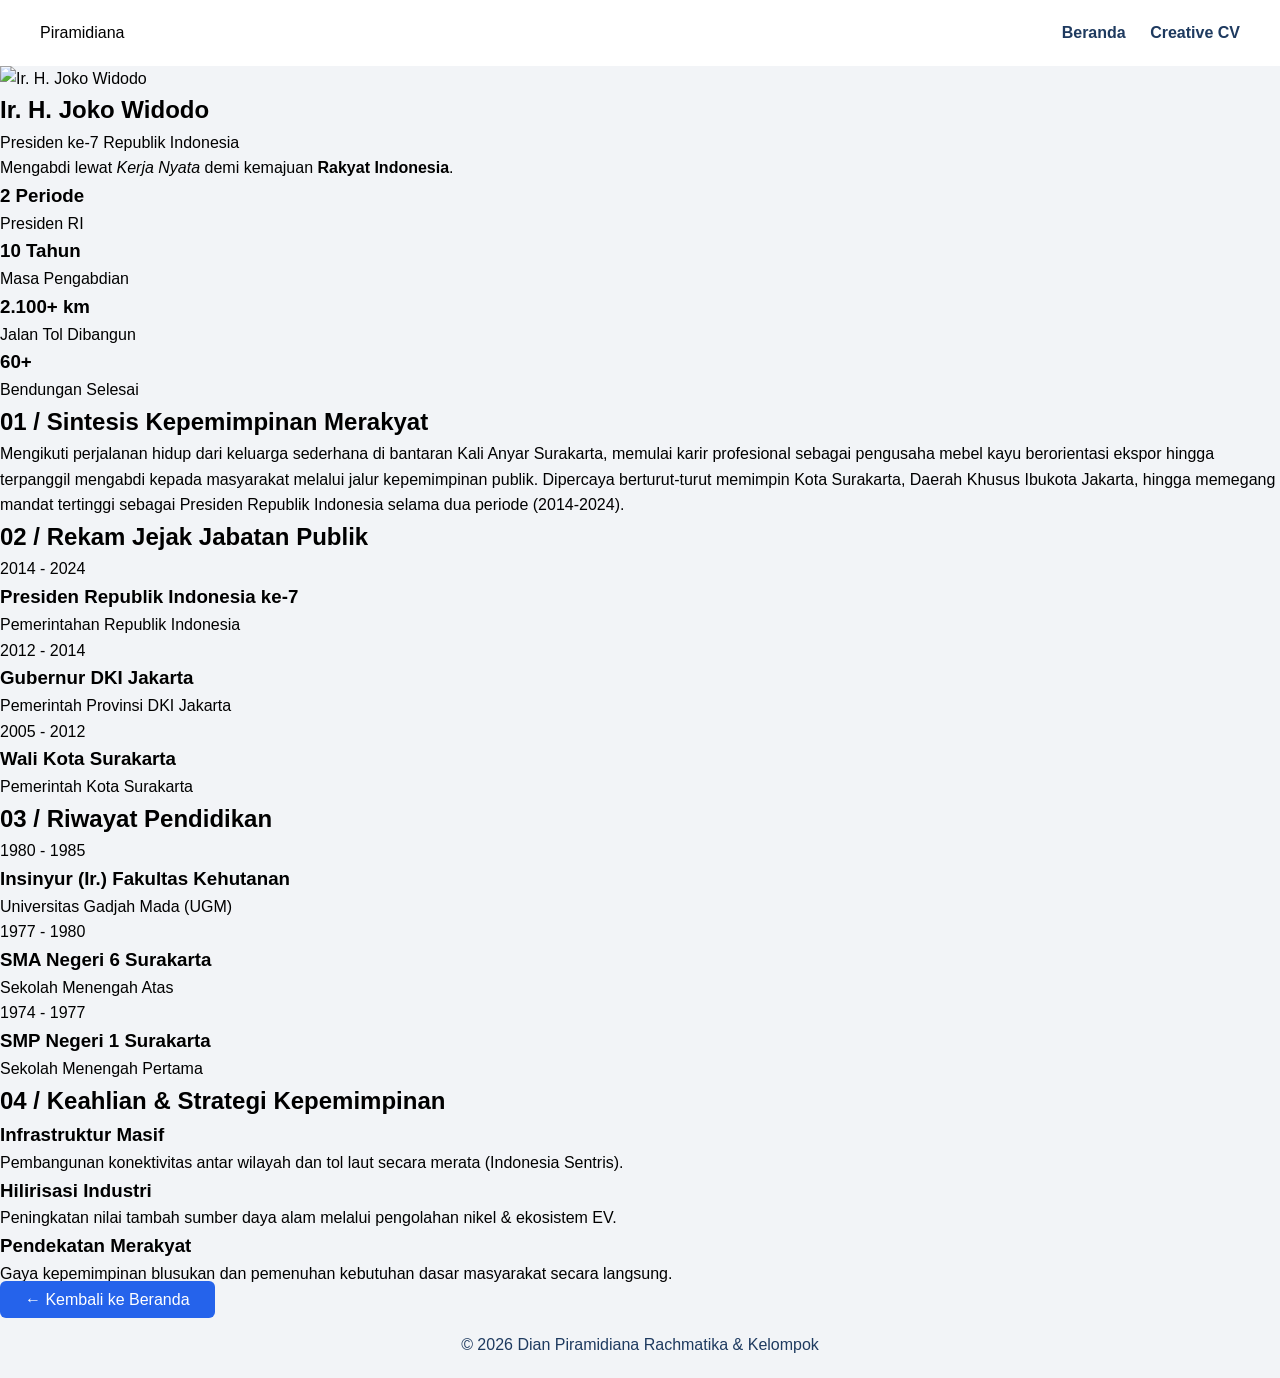
==== cv.html @ b936cc74 "nambah cv & style.css" ====
<!DOCTYPE html>
<html lang="id">
<head>
  <meta charset="UTF-8">
  <meta name="viewport" content="width=device-width, initial-scale=1.0">
  <title>Creative CV - Ir. H. Joko Widodo</title>
  <link rel="stylesheet" href="style.css">
</head>
<body>

  <header class="navbar">
    <div class="logo">Piramidiana</div>
    <nav>
      <a href="index.html">Beranda</a>
      <a href="cv.html">Creative CV</a>
    </nav>
  </header>

  <main class="cv-wrapper">
    <section class="cv-header">
      <img src="https://thumb.wikimedia.org/wikipedia/commons/thumb/b/be/Joko_Widodo_2019_official_portrait.jpg/960px-Joko_Widodo_2019_official_portrait.jpg?utm_source=id.wikipedia.org&utm_campaign=imageinfo&utm_content=thumbnail" alt="Ir. H. Joko Widodo" class="cv-profile-img">
      <h1>Ir. H. Joko Widodo</h1>
      <p class="subtitle">Presiden ke-7 Republik Indonesia</p>
      <p class="tagline">Mengabdi lewat <i>Kerja Nyata</i> demi kemajuan <b>Rakyat Indonesia</b>.</p>
    </section>

    <section class="stats-bar">
      <div class="stat-item">
        <h3>2 Periode</h3>
        <p>Presiden RI</p>
      </div>
      <div class="stat-item">
        <h3>10 Tahun</h3>
        <p>Masa Pengabdian</p>
      </div>
      <div class="stat-item">
        <h3>2.100+ km</h3>
        <p>Jalan Tol Dibangun</p>
      </div>
      <div class="stat-item">
        <h3>60+</h3>
        <p>Bendungan Selesai</p>
      </div>
    </section>

    <section class="cv-content">
      <div class="section-block">
        <h2 class="section-title">01 / Sintesis Kepemimpinan Merakyat</h2>
        <p class="cv-description">
          Mengikuti perjalanan hidup dari keluarga sederhana di bantaran Kali Anyar Surakarta, memulai karir profesional sebagai pengusaha mebel kayu berorientasi ekspor hingga terpanggil mengabdi kepada masyarakat melalui jalur kepemimpinan publik. Dipercaya berturut-turut memimpin Kota Surakarta, Daerah Khusus Ibukota Jakarta, hingga memegang mandat tertinggi sebagai Presiden Republik Indonesia selama dua periode (2014-2024).
        </p>
      </div>

      <div class="section-block">
        <h2 class="section-title">02 / Rekam Jejak Jabatan Publik</h2>
        <div class="timeline">
          <div class="timeline-item">
            <div class="timeline-dot"></div>
            <div class="timeline-content">
              <span class="timeline-date">2014 - 2024</span>
              <h3>Presiden Republik Indonesia ke-7</h3>
              <p>Pemerintahan Republik Indonesia</p>
            </div>
          </div>
          <div class="timeline-item">
            <div class="timeline-dot"></div>
            <div class="timeline-content">
              <span class="timeline-date">2012 - 2014</span>
              <h3>Gubernur DKI Jakarta</h3>
              <p>Pemerintah Provinsi DKI Jakarta</p>
            </div>
          </div>
          <div class="timeline-item">
            <div class="timeline-dot"></div>
            <div class="timeline-content">
              <span class="timeline-date">2005 - 2012</span>
              <h3>Wali Kota Surakarta</h3>
              <p>Pemerintah Kota Surakarta</p>
            </div>
          </div>
        </div>
      </div>

      <div class="section-block">
        <h2 class="section-title">03 / Riwayat Pendidikan</h2>
        <div class="timeline">
          <div class="timeline-item">
            <div class="timeline-dot"></div>
            <div class="timeline-content">
              <span class="timeline-date">1980 - 1985</span>
              <h3>Insinyur (Ir.) Fakultas Kehutanan</h3>
              <p>Universitas Gadjah Mada (UGM)</p>
            </div>
          </div>
          <div class="timeline-item">
            <div class="timeline-dot"></div>
            <div class="timeline-content">
              <span class="timeline-date">1977 - 1980</span>
              <h3>SMA Negeri 6 Surakarta</h3>
              <p>Sekolah Menengah Atas</p>
            </div>
          </div>
          <div class="timeline-item">
            <div class="timeline-dot"></div>
            <div class="timeline-content">
              <span class="timeline-date">1974 - 1977</span>
              <h3>SMP Negeri 1 Surakarta</h3>
              <p>Sekolah Menengah Pertama</p>
            </div>
          </div>
        </div>
      </div>

      <div class="section-block">
        <h2 class="section-title">04 / Keahlian & Strategi Kepemimpinan</h2>
        <div class="skills-grid">
          <div class="skill-card">
            <h3>Infrastruktur Masif</h3>
            <p>Pembangunan konektivitas antar wilayah dan tol laut secara merata (Indonesia Sentris).</p>
          </div>
          <div class="skill-card">
            <h3>Hilirisasi Industri</h3>
            <p>Peningkatan nilai tambah sumber daya alam melalui pengolahan nikel & ekosistem EV.</p>
          </div>
          <div class="skill-card">
            <h3>Pendekatan Merakyat</h3>
            <p>Gaya kepemimpinan blusukan dan pemenuhan kebutuhan dasar masyarakat secara langsung.</p>
          </div>
        </div>
      </div>

      <div class="action-container">
        <a href="index.html" class="tombol-cta">← Kembali ke Beranda</a>
      </div>
    </section>
  </main>

  <footer class="footer">
    <p>&copy; 2026 Dian Piramidiana Rachmatika & Kelompok</p>
  </footer>

</body>
</html>
---- style.css ----
:root {
  --warna-utama: #1e3a5f;
  --warna-aksen: #2563eb;
  --warna-latar: #f2f4f7;
  --font-utama: Arial, sans-serif;
}

* {
  margin: 0;
  padding: 0;
  box-sizing: border-box;
}

body {
  font-family: var(--font-utama);
  background-color: var(--warna-latar);
  line-height: 1.6;
}

.navbar {
  display: flex;
  justify-content: space-between;
  align-items: center;
  padding: 20px 40px;
  background-color: white;
}

.navbar nav a {
  margin-left: 20px;
  text-decoration: none;
  color: var(--warna-utama);
  font-weight: bold;
}

.navbar nav a:hover {
  color: var(--warna-aksen);
}

.hero {
  position: relative;
  height: 400px;
  background-image: url('images/foto-latar.jpg');
  background-size: cover;
  background-position: center;
}

.hero-overlay {
  position: absolute;
  top: 0;
  left: 0;
  width: 100%;
  height: 100%;
  background-color: rgba(0, 0, 0, 0.5);
  display: flex;
  flex-direction: column;
  justify-content: center;
  align-items: center;
  text-align: center;
  color: white;
}

.tombol-cta {
  margin-top: 15px;
  padding: 10px 25px;
  background-color: var(--warna-aksen);
  color: white;
  text-decoration: none;
  border-radius: 6px;
}

.tombol-cta:hover {
  background-color: #1d4ed8;
}

.footer {
  text-align: center;
  padding: 20px;
  color: var(--warna-utama);
}
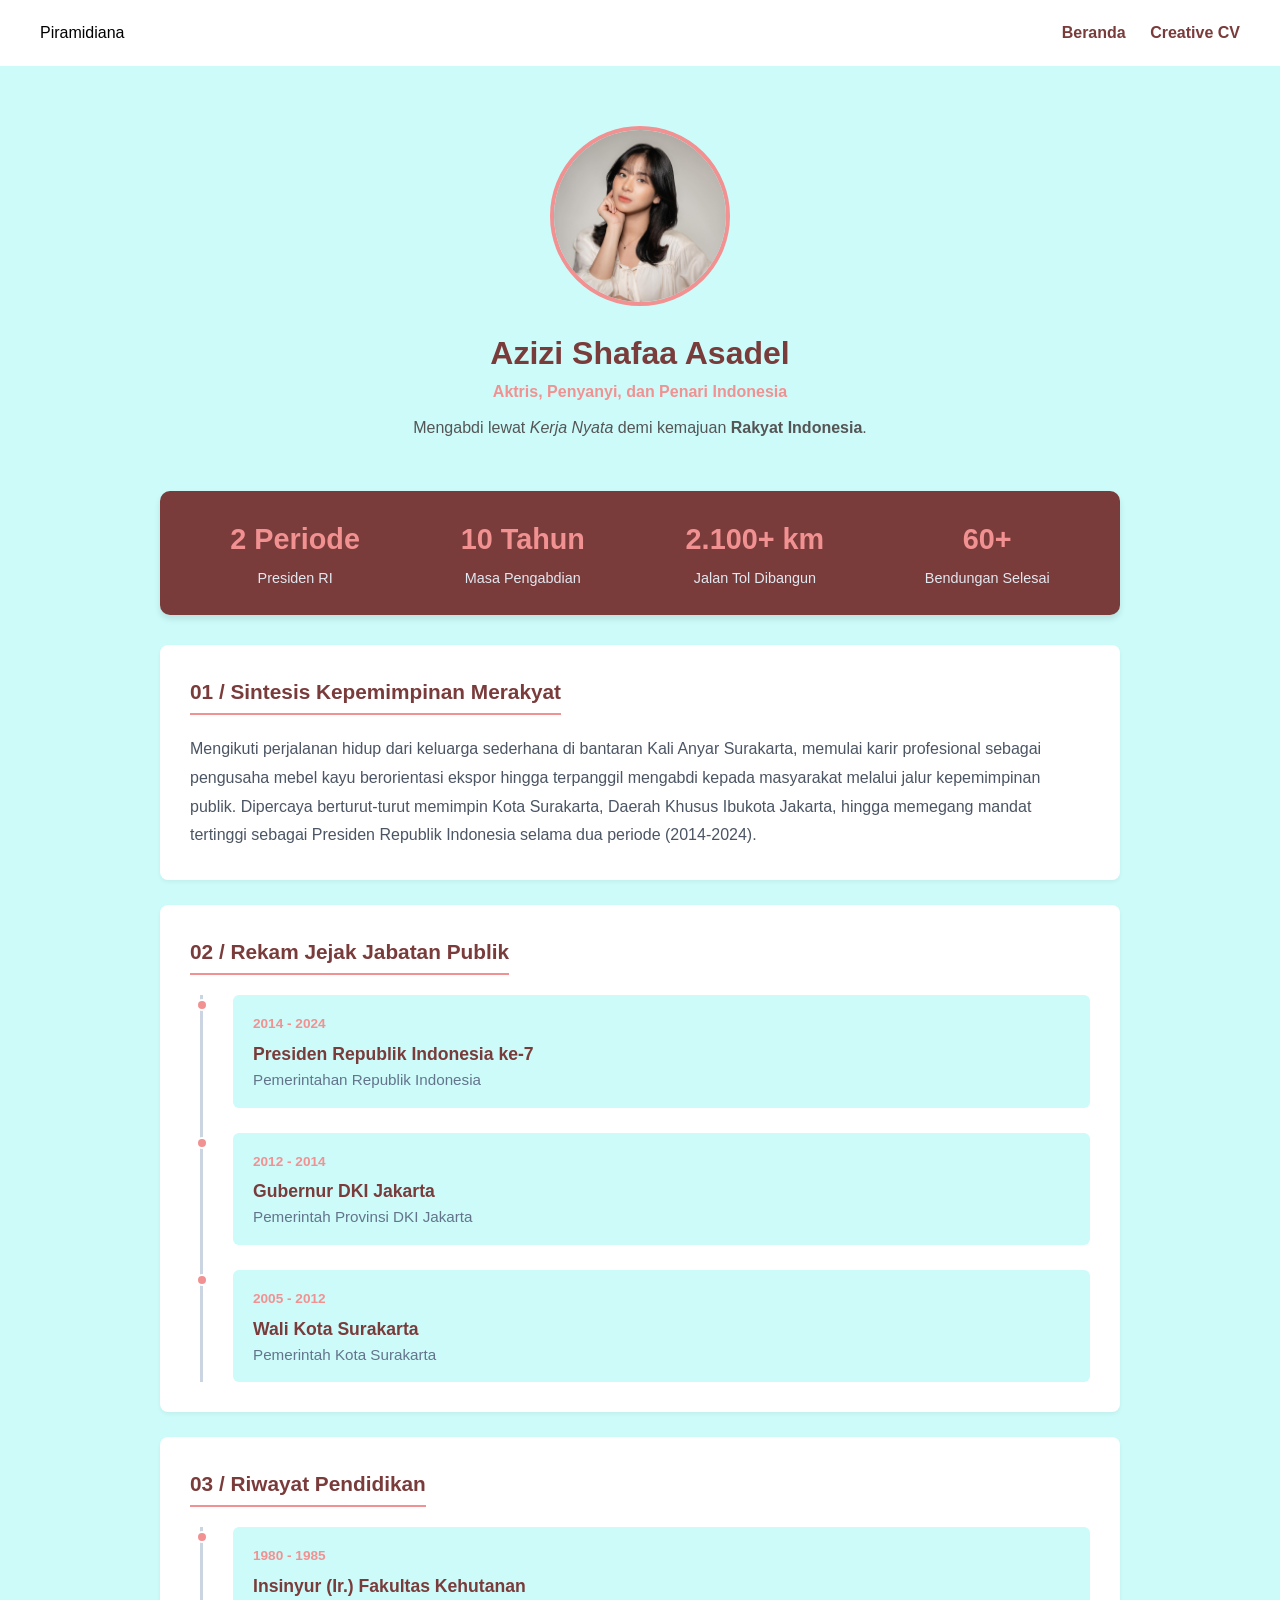
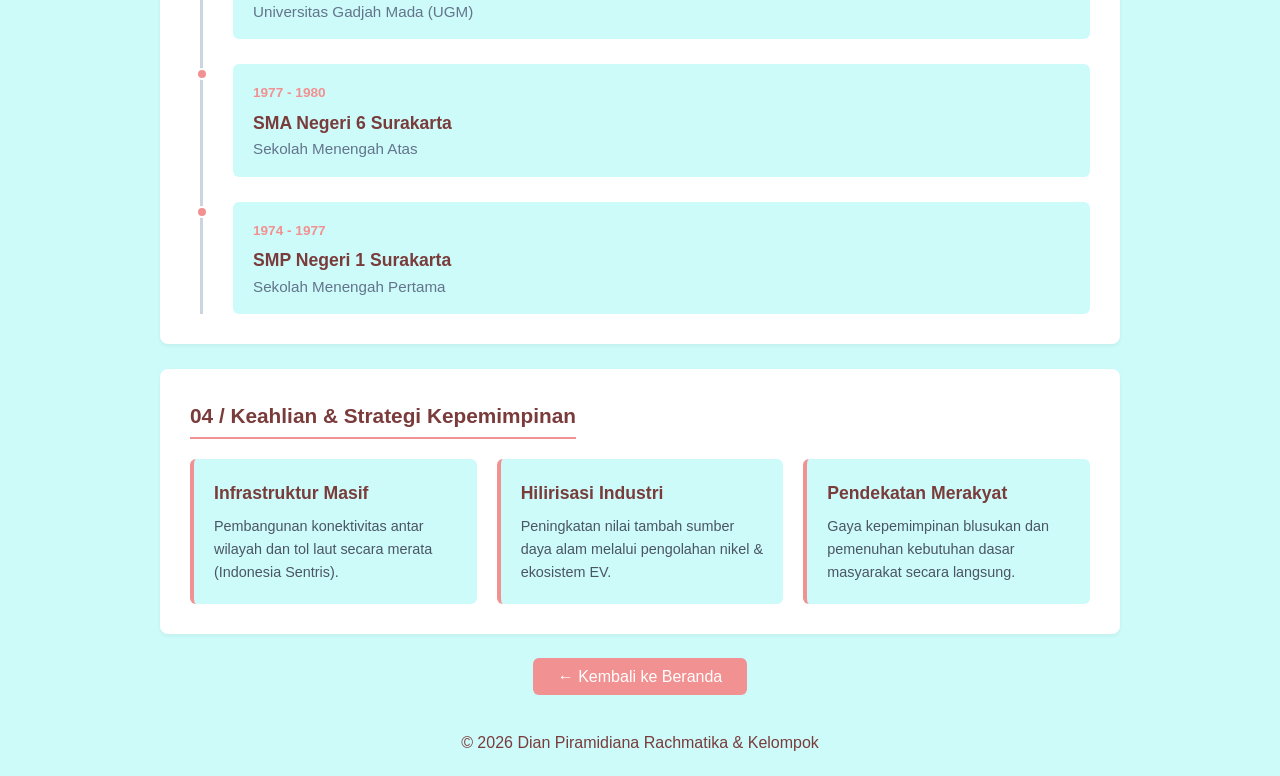
==== commit 56e09406: "Edit01-Rayhan" ====
--- a/cv.html
+++ b/cv.html
@@ -18,9 +18,9 @@
 
   <main class="cv-wrapper">
     <section class="cv-header">
-      <img src="https://thumb.wikimedia.org/wikipedia/commons/thumb/b/be/Joko_Widodo_2019_official_portrait.jpg/960px-Joko_Widodo_2019_official_portrait.jpg?utm_source=id.wikipedia.org&utm_campaign=imageinfo&utm_content=thumbnail" alt="Ir. H. Joko Widodo" class="cv-profile-img">
-      <h1>Ir. H. Joko Widodo</h1>
-      <p class="subtitle">Presiden ke-7 Republik Indonesia</p>
+      <img src="screenshot/zee-asadel-2.jpeg" alt="Azizi Shafaa Asadel" class="cv-profile-img">
+      <h1>Azizi Shafaa Asadel</h1>
+      <p class="subtitle">Aktris, Penyanyi, dan Penari Indonesia</p>
       <p class="tagline">Mengabdi lewat <i>Kerja Nyata</i> demi kemajuan <b>Rakyat Indonesia</b>.</p>
     </section>
 
--- a/style.css
+++ b/style.css
@@ -1,8 +1,10 @@
 
 :root {
-  --warna-utama: #1e3a5f;
-  --warna-aksen: #2563eb;
-  --warna-latar: #f2f4f7;
+  --warna-utama: #7a3b3b;        /* coral gelap, untuk teks/heading (kontras cukup) */
+  --warna-aksen: #F29191;        /* coral utama, untuk tombol & highlight */
+  --warna-aksen2: #B1E5E6;       /* teal, untuk hover kedua / variasi */
+  --warna-latar: #CCFBFA;        /* mint pucat, background utama */
+  --warna-latar2: #F7ADAD;       /* pink lembut, background section selingan */
   --font-utama: Arial, sans-serif;
 }
 
@@ -51,7 +53,7 @@
   left: 0;
   width: 100%;
   height: 100%;
-  background-color: rgba(0, 0, 0, 0.5);
+  background-color: rgba(122, 59, 59, 0.55);
   display: flex;
   flex-direction: column;
   justify-content: center;
@@ -70,11 +72,316 @@
 }
 
 .tombol-cta:hover {
+  background-color: #d97a7a; 
+}
+
+.footer {
+  text-align: center;
+  padding: 20px;
+  color: var(--warna-utama);
+}
+
+.cv-wrapper {
+  max-width: 1000px;
+  margin: 0 auto;
+  padding: 20px;
+}
+
+.cv-header {
+  text-align: center;
+  padding: 40px 20px 20px;
+}
+
+.cv-profile-img {
+  width: 180px;
+  height: 180px;
+  border-radius: 50%;
+  object-fit: cover;
+  border: 4px solid var(--warna-aksen);
+  margin-bottom: 15px;
+}
+
+.cv-header h1 {
+  color: var(--warna-utama);
+  font-size: 2rem;
+}
+
+.cv-header .subtitle {
+  color: var(--warna-aksen);
+  font-weight: bold;
+  margin-bottom: 10px;
+}
+
+.cv-header .tagline {
+  color: #555;
+}
+
+.stats-bar {
+  display: flex;
+  justify-content: space-around;
+  align-items: center;
+  background-color: var(--warna-utama);
+  color: white;
+  padding: 25px 20px;
+  border-radius: 10px;
+  margin: 30px 0;
+  box-shadow: 0 4px 6px rgba(0,0,0,0.1);
+}
+
+.stat-item {
+  text-align: center;
+}
+
+.stat-item h3 {
+  font-size: 1.8rem;
+  color: var(--warna-aksen);
+  margin-bottom: 5px;
+}
+
+.stat-item p {
+  font-size: 0.9rem;
+  color: #e2e8f0;
+}
+
+.section-block {
+  background-color: white;
+  padding: 30px;
+  border-radius: 8px;
+  margin-bottom: 25px;
+  box-shadow: 0 2px 4px rgba(0,0,0,0.05);
+}
+
+.section-title {
+  color: var(--warna-utama);
+  font-size: 1.3rem;
+  margin-bottom: 20px;
+  border-bottom: 2px solid var(--warna-aksen);
+  display: inline-block;
+  padding-bottom: 5px;
+}
+
+.cv-description {
+  color: #4b5563;
+  line-height: 1.8;
+}
+
+.timeline {
+  position: relative;
+  padding-left: 30px;
+  border-left: 3px solid #cbd5e1;
+  margin-left: 10px;
+}
+
+.timeline-item {
+  position: relative;
+  margin-bottom: 25px;
+}
+
+.timeline-item:last-child {
+  margin-bottom: 0;
+}
+
+.timeline-dot {
+  position: absolute;
+  left: -37px;
+  top: 4px;
+  width: 12px;
+  height: 12px;
+  border-radius: 50%;
+  background-color: var(--warna-aksen);
+  border: 2px solid white;
+}
+
+.timeline-content {
+  background-color: var(--warna-latar);
+  padding: 15px 20px;
+  border-radius: 6px;
+}
+
+.timeline-date {
+  display: inline-block;
+  font-size: 0.85rem;
+  font-weight: bold;
+  color: var(--warna-aksen);
+  margin-bottom: 5px;
+}
+
+.timeline-content h3 {
+  font-size: 1.1rem;
+  color: var(--warna-utama);
+}
+
+.timeline-content p {
+  color: #64748b;
+  font-size: 0.95rem;
+}
+
+.skills-grid {
+  display: grid;
+  grid-template-columns: repeat(auto-fit, minmax(250px, 1fr));
+  gap: 20px;
+}
+
+.skill-card {
+  background-color: var(--warna-latar);
+  padding: 20px;
+  border-radius: 6px;
+  border-left: 4px solid var(--warna-aksen);
+}
+
+.skill-card h3 {
+  color: var(--warna-utama);
+  margin-bottom: 8px;
+  font-size: 1.1rem;
+}
+
+.skill-card p {
+  color: #4b5563;
+  font-size: 0.9rem;
+}
+
+.action-container {
+  text-align: center;
+  margin-top: 30px;
+}
+
+@media (max-width: 768px) {
+  .stats-bar {
+    flex-direction: column;
+    gap: 20px;
+  }
+}
+
+
+.portfolio {
+  padding: 60px 40px;
+  text-align: center;
+}
+
+.judul-section {
+  font-size: 2rem;
+  color: var(--warna-utama);
+  margin-bottom: 30px;
+}
+
+.portfolio-grid {
+  display: grid;
+  grid-template-columns: repeat(3, 1fr);
+  gap: 20px;
+}
+
+.portfolio-item {
+  position: relative;
+  overflow: hidden;
+  border-radius: 8px;
+}
+
+.portfolio-item img {
+  width: 100%;
+  height: 220px;
+  object-fit: cover;
+  display: block;
+}
+
+.portfolio-overlay {
+  position: absolute;
+  top: 0;
+  left: 0;
+  width: 100%;
+  height: 100%;
+  background-color: rgba(30, 58, 95, 0.75);
+  display: flex;
+  justify-content: center;
+  align-items: center;
+  opacity: 0;
+  transition: opacity 0.3s ease;
+}
+
+.portfolio-item:hover .portfolio-overlay {
+  opacity: 1;
+}
+
+.lihat-teks {
+  color: white;
+  font-weight: bold;
+  letter-spacing: 1px;
+  border: 2px solid white;
+  padding: 8px 20px;
+  border-radius: 4px;
+}
+
+
+.kontak {
+  padding: 60px 40px;
+  background-color: var(--warna-latar);
+  text-align: center;
+}
+
+.kontak-desc {
+  max-width: 500px;
+  margin: 0 auto 30px;
+  color: #444;
+}
+
+.kontak-form {
+  max-width: 500px;
+  margin: 0 auto;
+  display: flex;
+  flex-direction: column;
+  gap: 18px;
+  text-align: left;
+}
+
+.form-group {
+  display: flex;
+  flex-direction: column;
+  gap: 6px;
+}
+
+.form-group label {
+  font-weight: bold;
+  color: var(--warna-utama);
+}
+
+.form-group input,
+.form-group textarea {
+  padding: 10px 12px;
+  border: 1px solid #ccc;
+  border-radius: 6px;
+  font-family: var(--font-utama);
+  font-size: 1rem;
+}
+
+.form-group input:focus,
+.form-group textarea:focus {
+  outline: none;
+  border-color: var(--warna-aksen);
+}
+
+.tombol-kirim {
+  align-self: flex-start;
+  padding: 10px 25px;
+  background-color: var(--warna-aksen);
+  color: white;
+  border: none;
+  border-radius: 6px;
+  font-size: 1rem;
+  cursor: pointer;
+  transition: background-color 0.3s ease;
+}
+
+.tombol-kirim:hover {
   background-color: #1d4ed8;
 }
 
-.footer {
-  text-align: center;
-  padding: 20px;
-  color: var(--warna-utama);
+@media (max-width: 768px) {
+  .portfolio-grid {
+    grid-template-columns: repeat(2, 1fr);
+  }
+}
+
+@media (max-width: 480px) {
+  .portfolio-grid {
+    grid-template-columns: 1fr;
+  }
 }
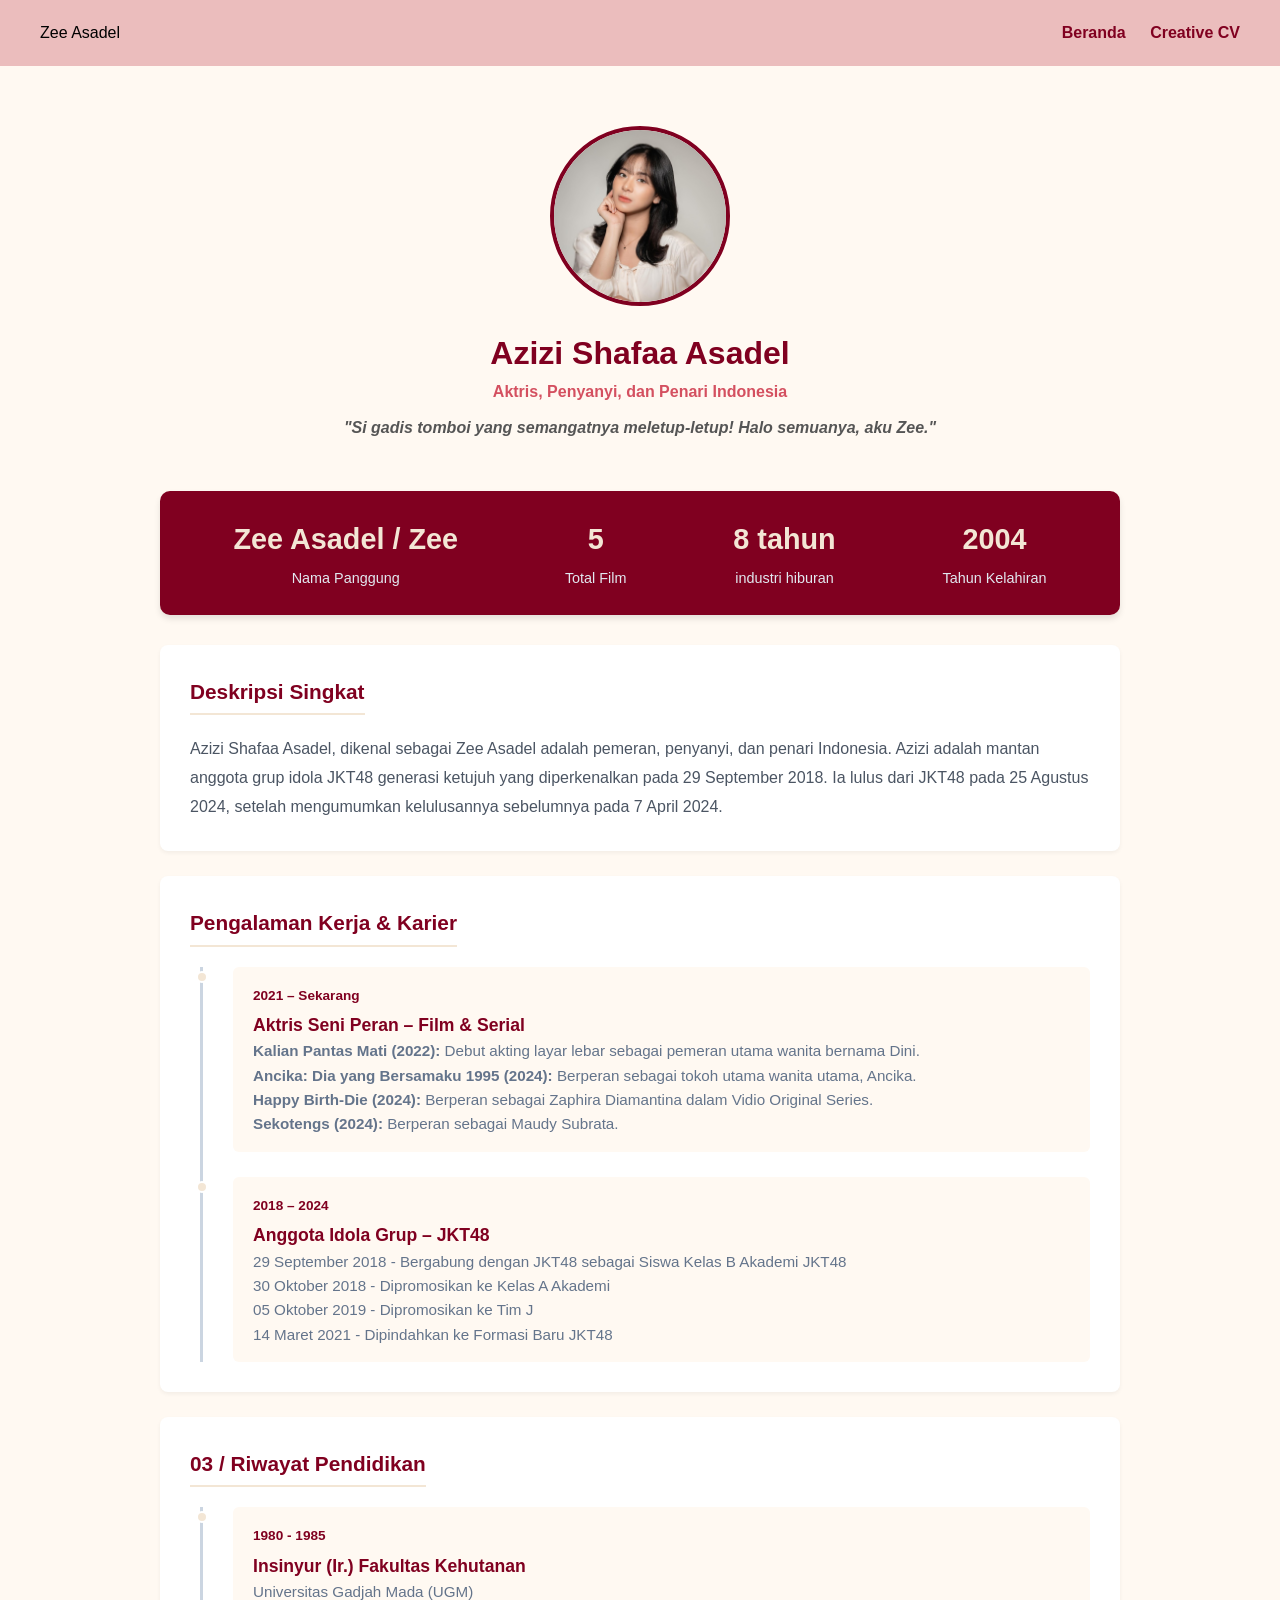
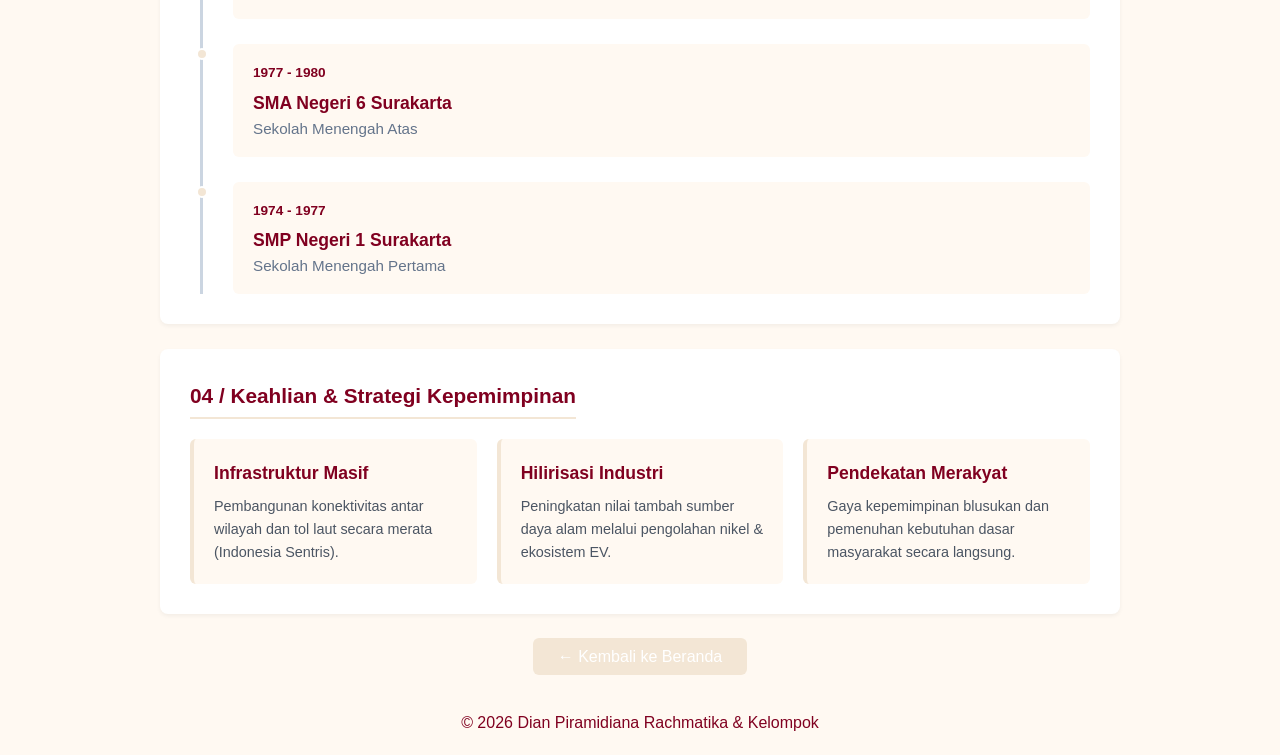
==== commit 04d612b6: "Edit02_Rayhan" ====
--- a/cv.html
+++ b/cv.html
@@ -3,13 +3,13 @@
 <head>
   <meta charset="UTF-8">
   <meta name="viewport" content="width=device-width, initial-scale=1.0">
-  <title>Creative CV - Ir. H. Joko Widodo</title>
+  <title>Creative CV - Zee Asadel</title>
   <link rel="stylesheet" href="style.css">
 </head>
 <body>
 
   <header class="navbar">
-    <div class="logo">Piramidiana</div>
+    <div class="logo">Zee Asadel</div>
     <nav>
       <a href="index.html">Beranda</a>
       <a href="cv.html">Creative CV</a>
@@ -21,61 +21,59 @@
       <img src="screenshot/zee-asadel-2.jpeg" alt="Azizi Shafaa Asadel" class="cv-profile-img">
       <h1>Azizi Shafaa Asadel</h1>
       <p class="subtitle">Aktris, Penyanyi, dan Penari Indonesia</p>
-      <p class="tagline">Mengabdi lewat <i>Kerja Nyata</i> demi kemajuan <b>Rakyat Indonesia</b>.</p>
+      <p class="tagline"><i><b>"Si gadis tomboi yang semangatnya meletup-letup! Halo semuanya, aku Zee."</b></i></p>
     </section>
 
     <section class="stats-bar">
       <div class="stat-item">
-        <h3>2 Periode</h3>
-        <p>Presiden RI</p>
+        <h3>Zee Asadel / Zee</h3>
+        <p>Nama Panggung</p>
       </div>
       <div class="stat-item">
-        <h3>10 Tahun</h3>
-        <p>Masa Pengabdian</p>
+        <h3>5</h3>
+        <p>Total Film</p>
       </div>
       <div class="stat-item">
-        <h3>2.100+ km</h3>
-        <p>Jalan Tol Dibangun</p>
+        <h3>8 tahun</h3>
+        <p>industri hiburan</p>
       </div>
       <div class="stat-item">
-        <h3>60+</h3>
-        <p>Bendungan Selesai</p>
+        <h3>2004</h3>
+        <p>Tahun Kelahiran</p>
       </div>
     </section>
 
     <section class="cv-content">
       <div class="section-block">
-        <h2 class="section-title">01 / Sintesis Kepemimpinan Merakyat</h2>
+        <h2 class="section-title">Deskripsi Singkat</h2>
         <p class="cv-description">
-          Mengikuti perjalanan hidup dari keluarga sederhana di bantaran Kali Anyar Surakarta, memulai karir profesional sebagai pengusaha mebel kayu berorientasi ekspor hingga terpanggil mengabdi kepada masyarakat melalui jalur kepemimpinan publik. Dipercaya berturut-turut memimpin Kota Surakarta, Daerah Khusus Ibukota Jakarta, hingga memegang mandat tertinggi sebagai Presiden Republik Indonesia selama dua periode (2014-2024).
+          Azizi Shafaa Asadel, dikenal sebagai Zee Asadel adalah pemeran, penyanyi, dan penari Indonesia. Azizi adalah mantan anggota grup idola JKT48 generasi ketujuh yang diperkenalkan pada 29 September 2018. Ia lulus dari JKT48 pada 25 Agustus 2024, setelah mengumumkan kelulusannya sebelumnya pada 7 April 2024.
         </p>
       </div>
 
       <div class="section-block">
-        <h2 class="section-title">02 / Rekam Jejak Jabatan Publik</h2>
+        <h2 class="section-title">Pengalaman Kerja & Karier</h2>
         <div class="timeline">
           <div class="timeline-item">
             <div class="timeline-dot"></div>
             <div class="timeline-content">
-              <span class="timeline-date">2014 - 2024</span>
-              <h3>Presiden Republik Indonesia ke-7</h3>
-              <p>Pemerintahan Republik Indonesia</p>
+              <span class="timeline-date">2021 – Sekarang</span>
+              <h3>Aktris Seni Peran – Film & Serial</h3>
+              <p><b>Kalian Pantas Mati (2022):</b> Debut akting layar lebar sebagai pemeran utama wanita bernama Dini.</p>
+              <p><b>Ancika: Dia yang Bersamaku 1995 (2024):</b> Berperan sebagai tokoh utama wanita utama, Ancika.</p>
+              <p><b>Happy Birth-Die (2024):</b> Berperan sebagai Zaphira Diamantina dalam Vidio Original Series.</p>
+              <p><b>Sekotengs (2024):</b> Berperan sebagai Maudy Subrata.</p>
             </div>
           </div>
           <div class="timeline-item">
             <div class="timeline-dot"></div>
             <div class="timeline-content">
-              <span class="timeline-date">2012 - 2014</span>
-              <h3>Gubernur DKI Jakarta</h3>
-              <p>Pemerintah Provinsi DKI Jakarta</p>
-            </div>
-          </div>
-          <div class="timeline-item">
-            <div class="timeline-dot"></div>
-            <div class="timeline-content">
-              <span class="timeline-date">2005 - 2012</span>
-              <h3>Wali Kota Surakarta</h3>
-              <p>Pemerintah Kota Surakarta</p>
+              <span class="timeline-date">2018 – 2024</span>
+              <h3>Anggota Idola Grup – JKT48</h3>
+              <p>29 September 2018 - Bergabung dengan JKT48 sebagai Siswa Kelas B Akademi JKT48</p>
+              <p>30 Oktober 2018 - Dipromosikan ke Kelas A Akademi</p>
+              <p>05 Oktober 2019 - Dipromosikan ke Tim J</p>
+              <p>14 Maret 2021 - Dipindahkan ke Formasi Baru JKT48</p>
             </div>
           </div>
         </div>
--- a/style.css
+++ b/style.css
@@ -1,10 +1,10 @@
 
 :root {
-  --warna-utama: #7a3b3b;        /* coral gelap, untuk teks/heading (kontras cukup) */
-  --warna-aksen: #F29191;        /* coral utama, untuk tombol & highlight */
-  --warna-aksen2: #B1E5E6;       /* teal, untuk hover kedua / variasi */
-  --warna-latar: #CCFBFA;        /* mint pucat, background utama */
-  --warna-latar2: #F7ADAD;       /* pink lembut, background section selingan */
+  --warna-utama: #800020;       /* coral gelap, untuk teks/heading (kontras cukup) */
+  --warna-aksen: #F3E6D5;        /* coral utama, untuk tombol & highlight */
+  --warna-aksen2: #FFF9F2;       /* teal, untuk hover kedua / variasi */
+  --warna-latar: #FFF9F2;        /* mint pucat, background utama */
+  --warna-latar2: #D45060;       /* pink lembut, background section selingan */
   --font-utama: Arial, sans-serif;
 }
 
@@ -25,7 +25,7 @@
   justify-content: space-between;
   align-items: center;
   padding: 20px 40px;
-  background-color: white;
+  background-color: rgb(235, 189, 189);
 }
 
 .navbar nav a {
@@ -97,7 +97,7 @@
   height: 180px;
   border-radius: 50%;
   object-fit: cover;
-  border: 4px solid var(--warna-aksen);
+  border: 4px solid var(--warna-utama);
   margin-bottom: 15px;
 }
 
@@ -107,7 +107,7 @@
 }
 
 .cv-header .subtitle {
-  color: var(--warna-aksen);
+  color: var(--warna-latar2);
   font-weight: bold;
   margin-bottom: 10px;
 }
@@ -196,13 +196,14 @@
   background-color: var(--warna-latar);
   padding: 15px 20px;
   border-radius: 6px;
+  border: 1px solid var(--warna-aksen1);
 }
 
 .timeline-date {
   display: inline-block;
   font-size: 0.85rem;
   font-weight: bold;
-  color: var(--warna-aksen);
+  color: var(--warna-utama);
   margin-bottom: 5px;
 }
 
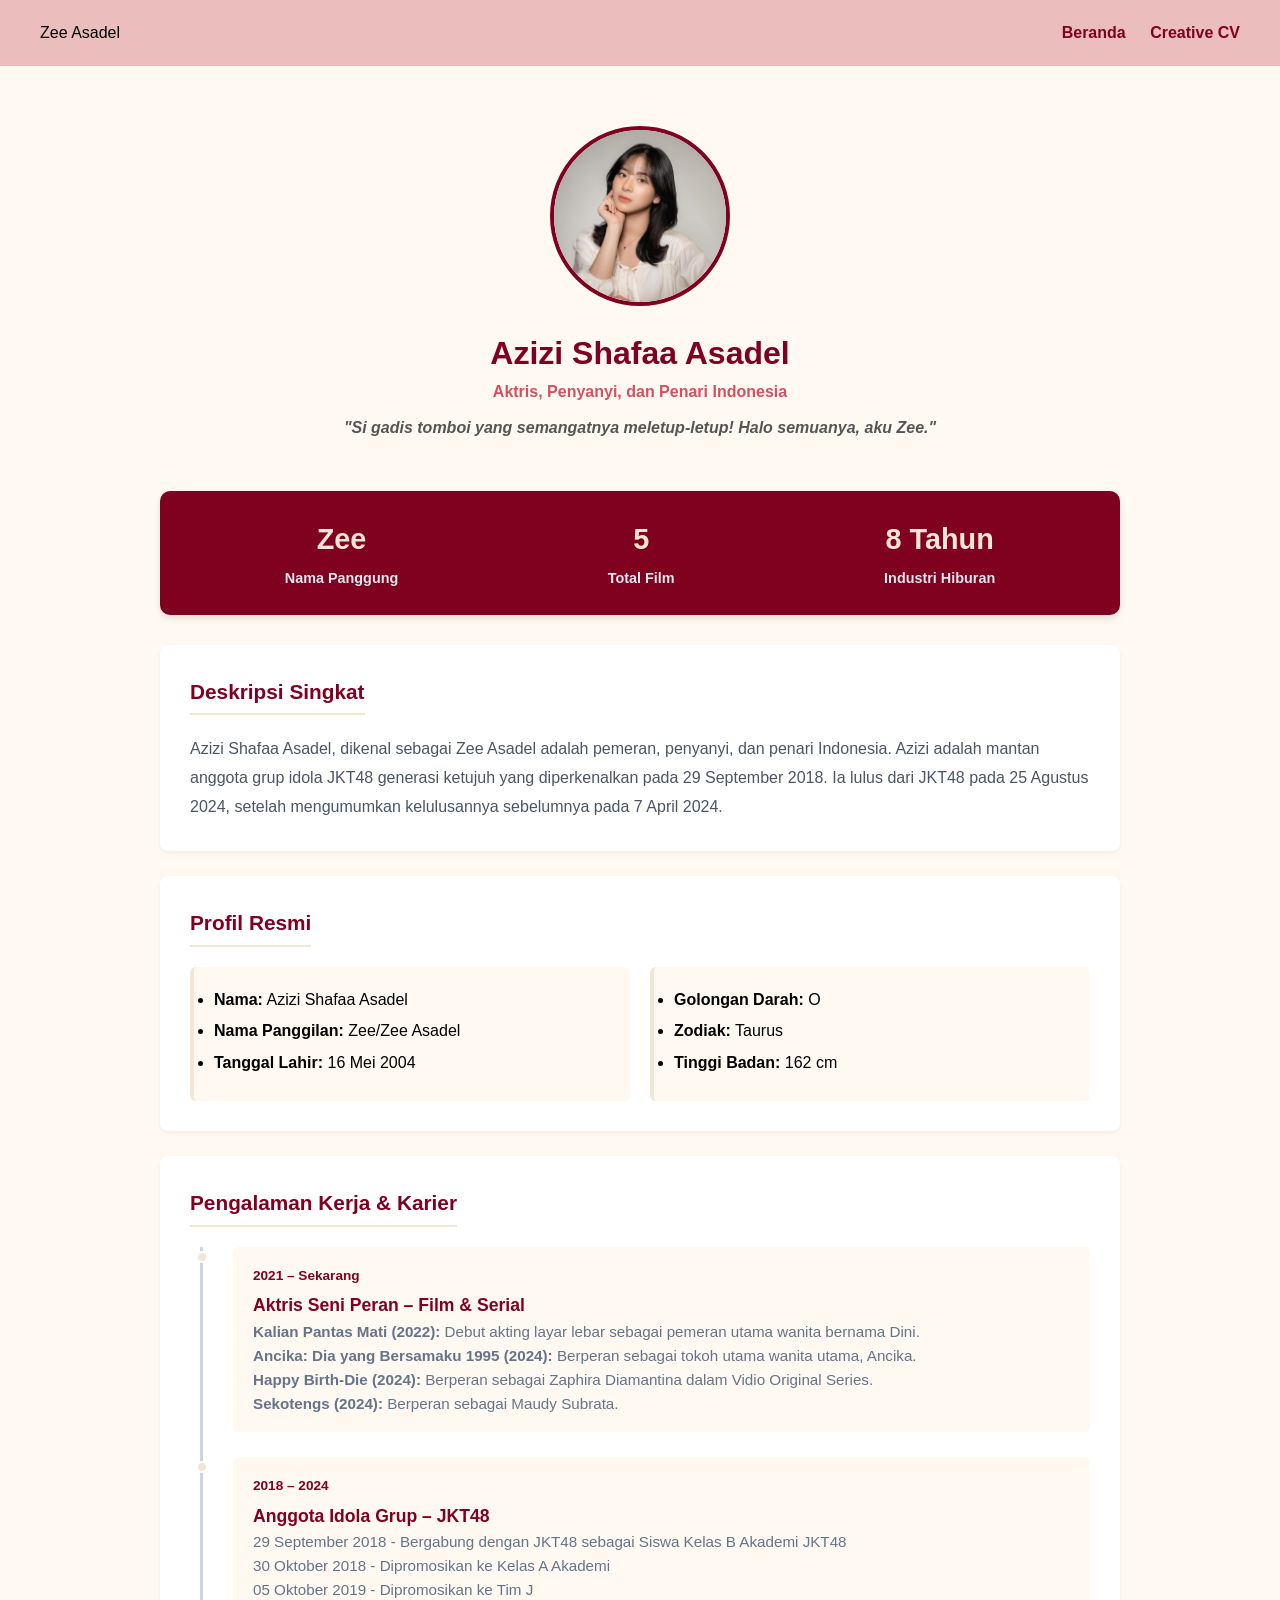
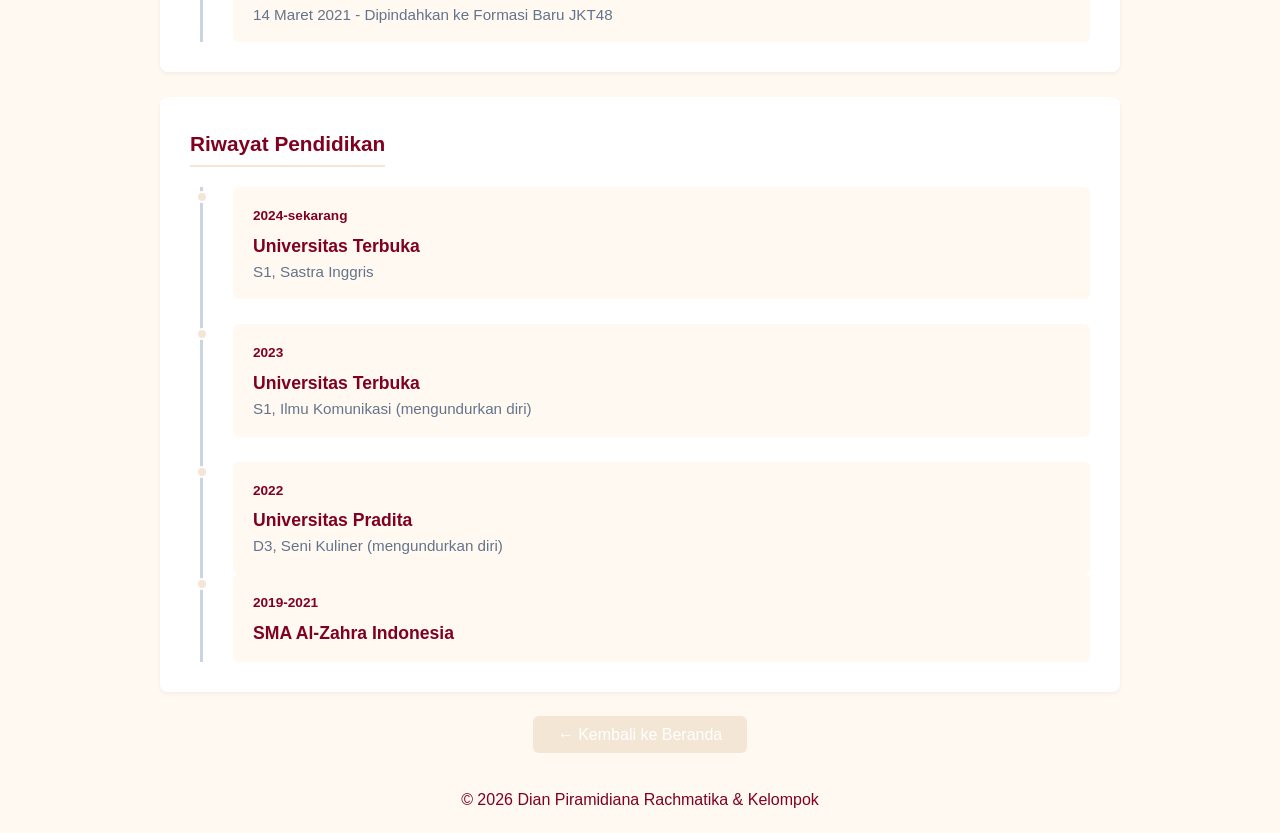
==== commit 0000118f: "Edit03_Rayhan" ====
--- a/cv.html
+++ b/cv.html
@@ -26,20 +26,16 @@
 
     <section class="stats-bar">
       <div class="stat-item">
-        <h3>Zee Asadel / Zee</h3>
-        <p>Nama Panggung</p>
+        <h3>Zee</h3>
+        <p><b>Nama Panggung</b></p>
       </div>
       <div class="stat-item">
         <h3>5</h3>
-        <p>Total Film</p>
+        <p><b>Total Film</b></p>
       </div>
       <div class="stat-item">
-        <h3>8 tahun</h3>
-        <p>industri hiburan</p>
-      </div>
-      <div class="stat-item">
-        <h3>2004</h3>
-        <p>Tahun Kelahiran</p>
+        <h3>8 Tahun</h3>
+        <p><b>Industri Hiburan</b></p>
       </div>
     </section>
 
@@ -49,6 +45,30 @@
         <p class="cv-description">
           Azizi Shafaa Asadel, dikenal sebagai Zee Asadel adalah pemeran, penyanyi, dan penari Indonesia. Azizi adalah mantan anggota grup idola JKT48 generasi ketujuh yang diperkenalkan pada 29 September 2018. Ia lulus dari JKT48 pada 25 Agustus 2024, setelah mengumumkan kelulusannya sebelumnya pada 7 April 2024.
         </p>
+      </div>
+
+      <div class="section-block">
+        <h2 class="section-title">Profil Resmi</h2>
+        <div class="skills-grid">
+          <div class="skill-card">
+            <div class="container-list">
+              <ul>
+                <li><b>Nama:</b> Azizi Shafaa Asadel</li>
+                <li><b>Nama Panggilan:</b> Zee/Zee Asadel</li>
+                <li><b>Tanggal Lahir:</b> 16 Mei 2004</li>
+              </ul>
+            </div>
+          </div>
+          <div class="skill-card">
+            <div class="container-list">
+              <ul>
+                <li><b>Golongan Darah:</b> O</li>
+                <li><b>Zodiak:</b> Taurus</li>
+                <li><b>Tinggi Badan:</b> 162 cm</li>
+              </ul>
+            </div>
+          </div>
+        </div>
       </div>
 
       <div class="section-block">
@@ -80,49 +100,38 @@
       </div>
 
       <div class="section-block">
-        <h2 class="section-title">03 / Riwayat Pendidikan</h2>
+        <h2 class="section-title">Riwayat Pendidikan</h2>
         <div class="timeline">
           <div class="timeline-item">
             <div class="timeline-dot"></div>
             <div class="timeline-content">
-              <span class="timeline-date">1980 - 1985</span>
-              <h3>Insinyur (Ir.) Fakultas Kehutanan</h3>
-              <p>Universitas Gadjah Mada (UGM)</p>
+              <span class="timeline-date">2024-sekarang</span>
+              <h3>Universitas Terbuka</h3>
+              <p>S1, Sastra Inggris</p>
             </div>
           </div>
           <div class="timeline-item">
             <div class="timeline-dot"></div>
             <div class="timeline-content">
-              <span class="timeline-date">1977 - 1980</span>
-              <h3>SMA Negeri 6 Surakarta</h3>
-              <p>Sekolah Menengah Atas</p>
+              <span class="timeline-date">2023</span>
+              <h3>Universitas Terbuka</h3>
+              <p>S1, Ilmu Komunikasi (mengundurkan diri)</p>
             </div>
           </div>
           <div class="timeline-item">
             <div class="timeline-dot"></div>
             <div class="timeline-content">
-              <span class="timeline-date">1974 - 1977</span>
-              <h3>SMP Negeri 1 Surakarta</h3>
-              <p>Sekolah Menengah Pertama</p>
+              <span class="timeline-date">2022</span>
+              <h3>Universitas Pradita</h3>
+              <p>D3, Seni Kuliner (mengundurkan diri)</p>
+            </div>
+            <div class="timeline-item">
+            <div class="timeline-dot"></div>
+            <div class="timeline-content">
+              <span class="timeline-date">2019-2021</span>
+              <h3>SMA Al-Zahra Indonesia</h3>
             </div>
           </div>
-        </div>
-      </div>
-
-      <div class="section-block">
-        <h2 class="section-title">04 / Keahlian & Strategi Kepemimpinan</h2>
-        <div class="skills-grid">
-          <div class="skill-card">
-            <h3>Infrastruktur Masif</h3>
-            <p>Pembangunan konektivitas antar wilayah dan tol laut secara merata (Indonesia Sentris).</p>
-          </div>
-          <div class="skill-card">
-            <h3>Hilirisasi Industri</h3>
-            <p>Peningkatan nilai tambah sumber daya alam melalui pengolahan nikel & ekosistem EV.</p>
-          </div>
-          <div class="skill-card">
-            <h3>Pendekatan Merakyat</h3>
-            <p>Gaya kepemimpinan blusukan dan pemenuhan kebutuhan dasar masyarakat secara langsung.</p>
           </div>
         </div>
       </div>
--- a/style.css
+++ b/style.css
@@ -385,4 +385,19 @@
   .portfolio-grid {
     grid-template-columns: 1fr;
   }
+}
+
+.container-list {
+  display: flex;
+  justify-content: center;
+}
+
+.container-list ul {
+  text-align: left;
+  max-width: 400px;
+  width: 100%;
+}
+
+.container-list li {
+  margin-bottom: 6px;
 }
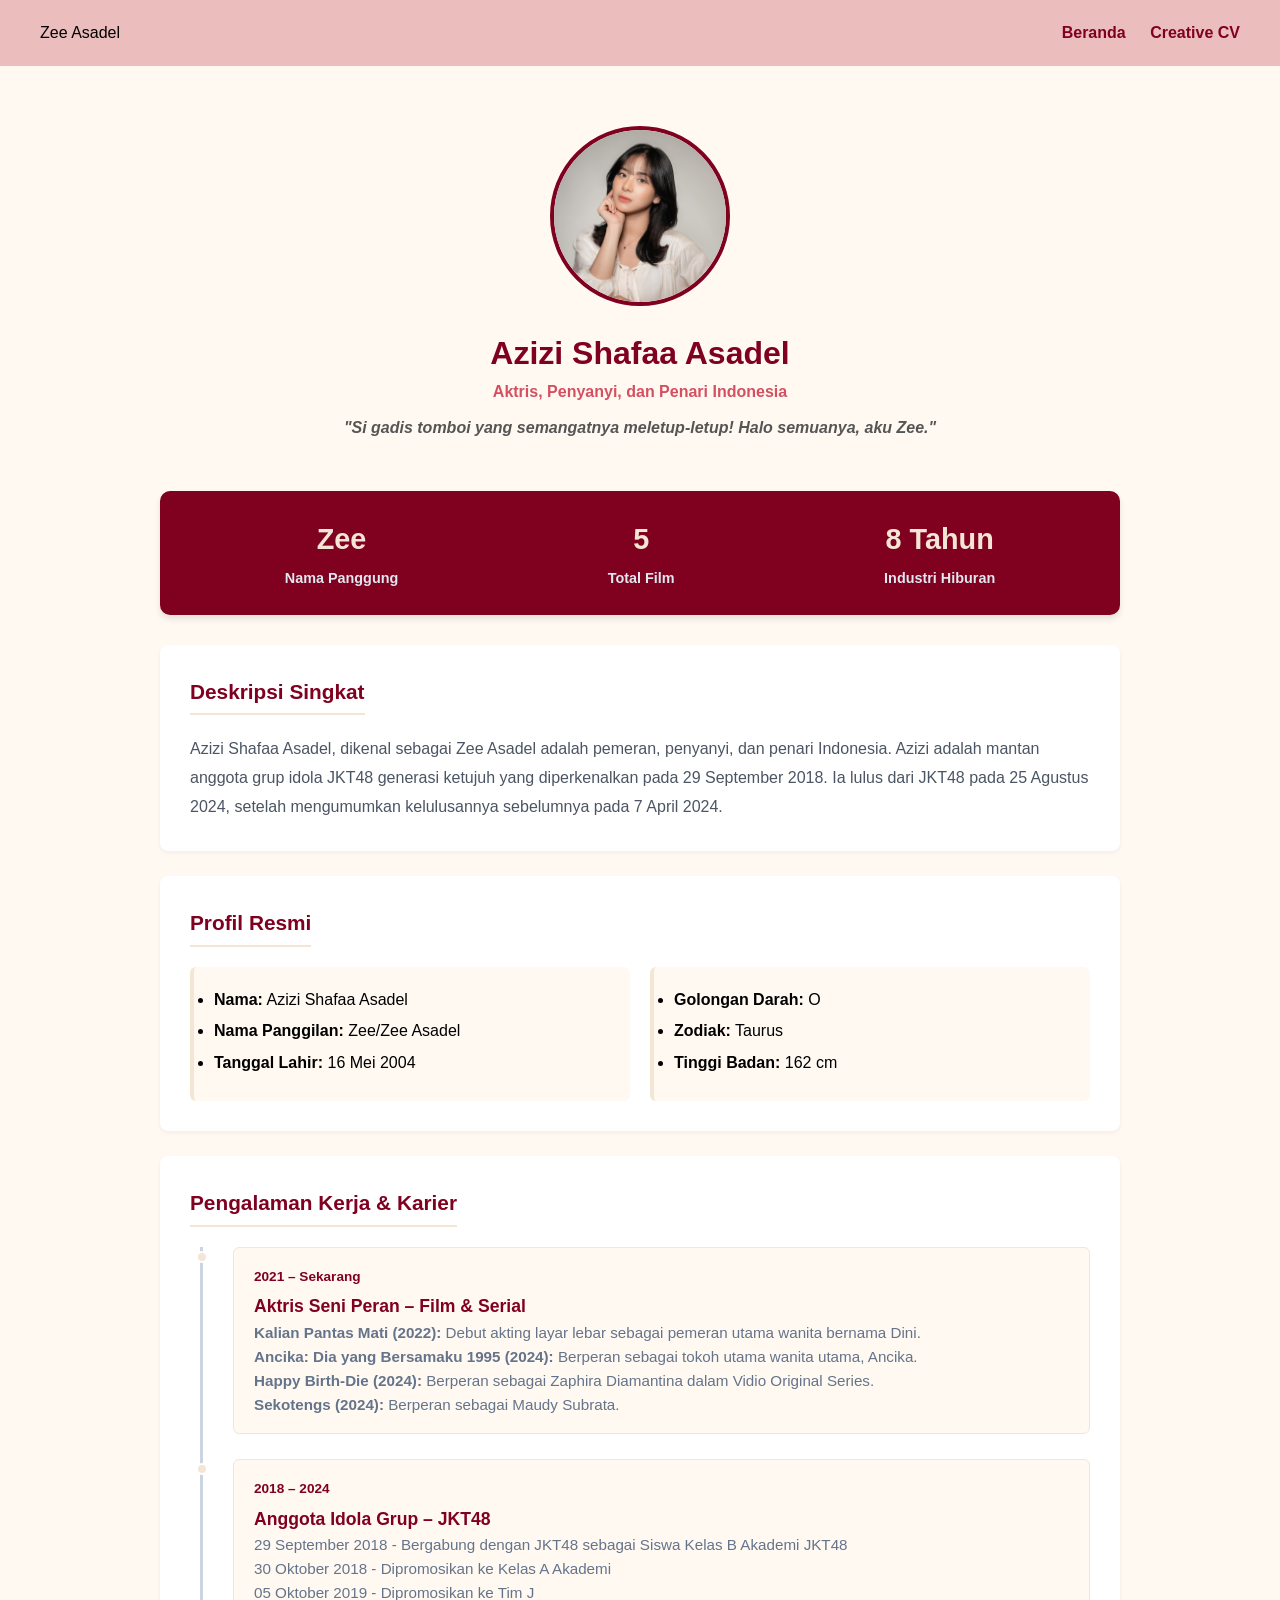
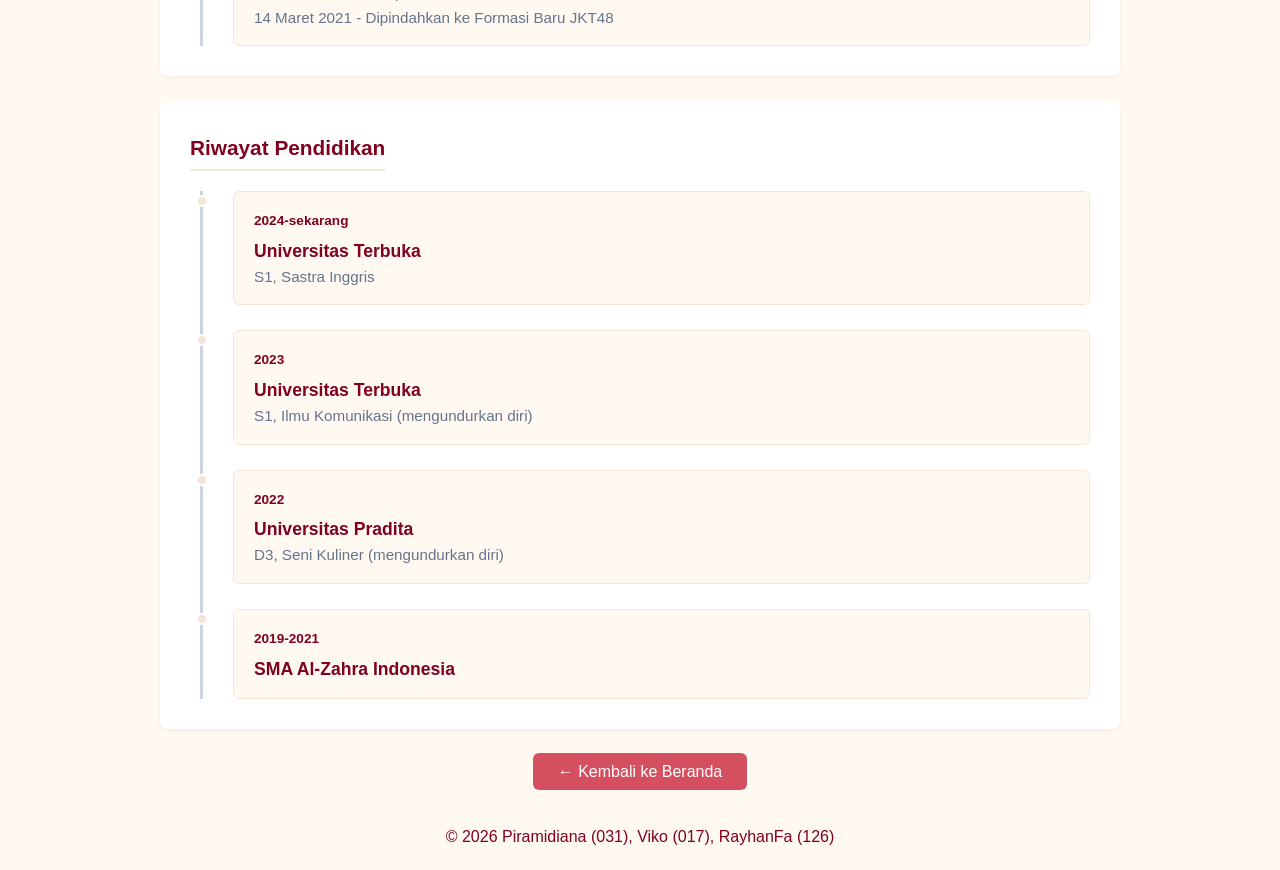
==== commit 21407a46: "samakan title dan footer index.html dengan cv.html" ====
--- a/cv.html
+++ b/cv.html
@@ -119,22 +119,23 @@
             </div>
           </div>
           <div class="timeline-item">
-            <div class="timeline-dot"></div>
-            <div class="timeline-content">
-              <span class="timeline-date">2022</span>
-              <h3>Universitas Pradita</h3>
-              <p>D3, Seni Kuliner (mengundurkan diri)</p>
-            </div>
-            <div class="timeline-item">
-            <div class="timeline-dot"></div>
-            <div class="timeline-content">
-              <span class="timeline-date">2019-2021</span>
-              <h3>SMA Al-Zahra Indonesia</h3>
-            </div>
-          </div>
-          </div>
-        </div>
-      </div>
+  <div class="timeline-dot"></div>
+  <div class="timeline-content">
+    <span class="timeline-date">2022</span>
+    <h3>Universitas Pradita</h3>
+    <p>D3, Seni Kuliner (mengundurkan diri)</p>
+  </div>
+</div>
+
+<div class="timeline-item">
+  <div class="timeline-dot"></div>
+  <div class="timeline-content">
+    <span class="timeline-date">2019-2021</span>
+    <h3>SMA Al-Zahra Indonesia</h3>
+  </div>
+</div>
+</div>
+</div>
 
       <div class="action-container">
         <a href="index.html" class="tombol-cta">← Kembali ke Beranda</a>
@@ -143,7 +144,7 @@
   </main>
 
   <footer class="footer">
-    <p>&copy; 2026 Dian Piramidiana Rachmatika & Kelompok</p>
+    <p>&copy; 2026 Piramidiana (031), Viko (017), RayhanFa (126) </p>
   </footer>
 
 </body>
--- a/style.css
+++ b/style.css
@@ -1,10 +1,13 @@
+html {
+  scroll-behavior: smooth;
+}
 
 :root {
-  --warna-utama: #800020;       /* coral gelap, untuk teks/heading (kontras cukup) */
-  --warna-aksen: #F3E6D5;        /* coral utama, untuk tombol & highlight */
-  --warna-aksen2: #FFF9F2;       /* teal, untuk hover kedua / variasi */
-  --warna-latar: #FFF9F2;        /* mint pucat, background utama */
-  --warna-latar2: #D45060;       /* pink lembut, background section selingan */
+  --warna-utama: #800020; /* coral gelap, untuk teks/heading (kontras cukup) */
+  --warna-aksen: #f3e6d5; /* coral utama, untuk tombol & highlight */
+  --warna-aksen2: #fff9f2; /* teal, untuk hover kedua / variasi */
+  --warna-latar: #fff9f2; /* mint pucat, background utama */
+  --warna-latar2: #d45060; /* pink lembut, background section selingan */
   --font-utama: Arial, sans-serif;
 }
 
@@ -21,6 +24,9 @@
 }
 
 .navbar {
+  position: sticky;
+  top: 0;
+  z-index: 100;
   display: flex;
   justify-content: space-between;
   align-items: center;
@@ -36,15 +42,15 @@
 }
 
 .navbar nav a:hover {
-  color: var(--warna-aksen);
+  color: var(--warna-latar2);
 }
 
 .hero {
   position: relative;
   height: 400px;
-  background-image: url('images/foto-latar.jpg');
+  background-image: url("images/zee-hero.jpeg");
   background-size: cover;
-  background-position: center;
+  background-position: top center;
 }
 
 .hero-overlay {
@@ -65,14 +71,14 @@
 .tombol-cta {
   margin-top: 15px;
   padding: 10px 25px;
-  background-color: var(--warna-aksen);
+  background-color: var(--warna-latar2);
   color: white;
   text-decoration: none;
   border-radius: 6px;
 }
 
 .tombol-cta:hover {
-  background-color: #d97a7a; 
+  background-color: #d97a7a;
 }
 
 .footer {
@@ -125,7 +131,22 @@
   padding: 25px 20px;
   border-radius: 10px;
   margin: 30px 0;
-  box-shadow: 0 4px 6px rgba(0,0,0,0.1);
+  box-shadow: 0 4px 6px rgba(0, 0, 0, 0.1);
+}
+
+@media (max-width: 600px) {
+  .navbar {
+    flex-direction: column;
+    gap: 10px;
+    text-align: center;
+  }
+  .hero-overlay h1 {
+    font-size: 22px;
+  }
+  .hero-overlay p {
+    font-size: 14px;
+    padding: 0 20px;
+  }
 }
 
 .stat-item {
@@ -148,7 +169,7 @@
   padding: 30px;
   border-radius: 8px;
   margin-bottom: 25px;
-  box-shadow: 0 2px 4px rgba(0,0,0,0.05);
+  box-shadow: 0 2px 4px rgba(0, 0, 0, 0.05);
 }
 
 .section-title {
@@ -196,7 +217,7 @@
   background-color: var(--warna-latar);
   padding: 15px 20px;
   border-radius: 6px;
-  border: 1px solid var(--warna-aksen1);
+  border: 1px solid var(--warna-aksen);
 }
 
 .timeline-date {
@@ -253,7 +274,6 @@
   }
 }
 
-
 .portfolio {
   padding: 60px 40px;
   text-align: center;
@@ -279,7 +299,7 @@
 
 .portfolio-item img {
   width: 100%;
-  height: 220px;
+  aspect-ratio: 2 / 3;
   object-fit: cover;
   display: block;
 }
@@ -311,7 +331,6 @@
   border-radius: 4px;
 }
 
-
 .kontak {
   padding: 60px 40px;
   background-color: var(--warna-latar);
@@ -362,7 +381,7 @@
 .tombol-kirim {
   align-self: flex-start;
   padding: 10px 25px;
-  background-color: var(--warna-aksen);
+  background-color: var(--warna-latar2);
   color: white;
   border: none;
   border-radius: 6px;
@@ -372,7 +391,7 @@
 }
 
 .tombol-kirim:hover {
-  background-color: #1d4ed8;
+  background-color: #d97a7a;
 }
 
 @media (max-width: 768px) {
@@ -400,4 +419,4 @@
 
 .container-list li {
   margin-bottom: 6px;
-}+}
